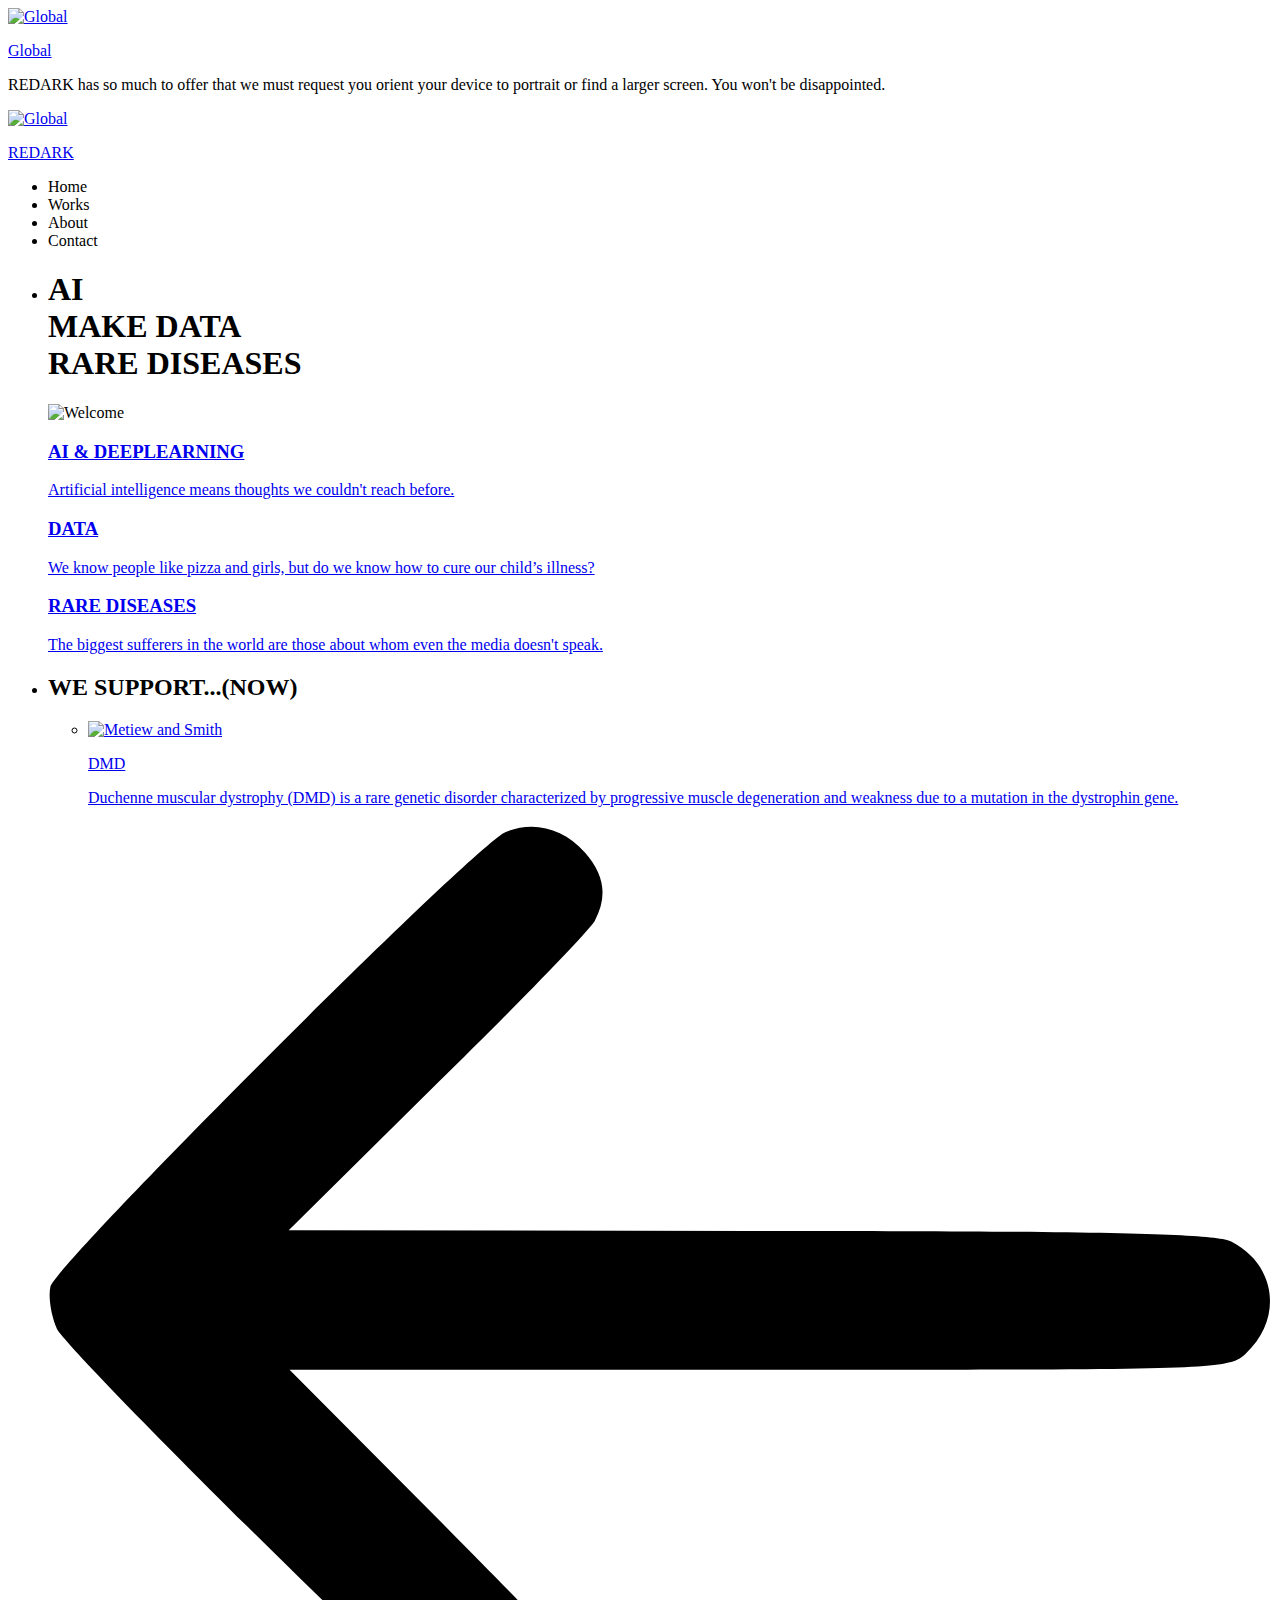
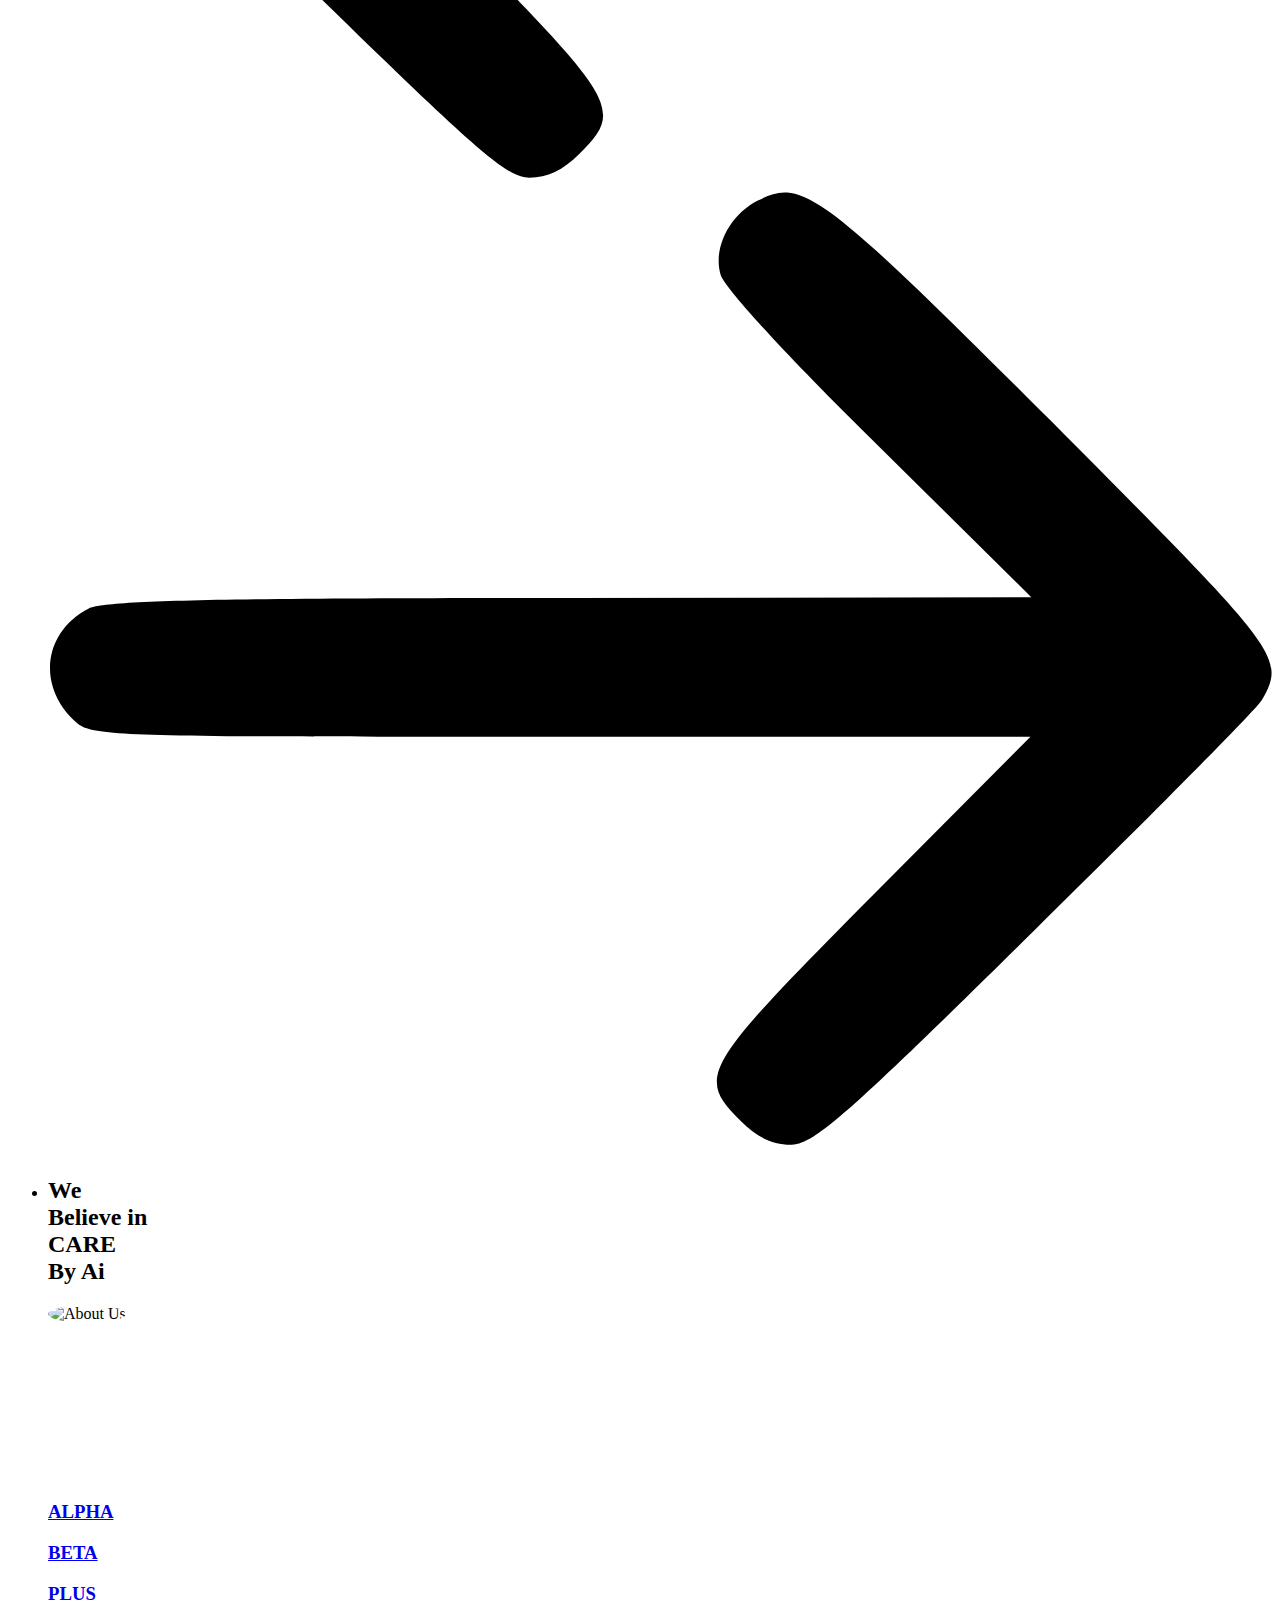
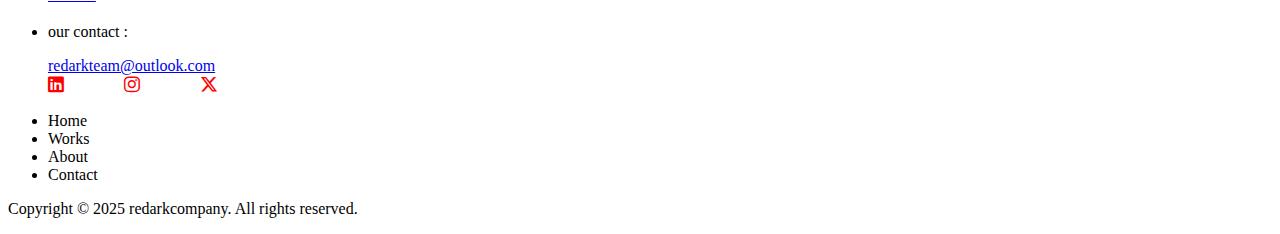
==== index.html @ 433467be "Add files via upload" ====
<!DOCTYPE html>
<html lang="en">
<head>
  <title>REDARK | MAKE DATA FOR RARE DISEASES</title>
  <meta charset="utf-8">
  <meta name="viewport" content="width=device-width, initial-scale=1">
  <meta http-equiv="X-UA-Compatible" content="IE=edge">
  <meta name="description" content="HTML5 website template">
  <meta name="keywords" content="global, template, html, sass, jquery">
  <meta name="author" content="Bucky Maler">
  <link rel="icon" href="assets/img/logo.png" type="image/x-icon">
  <link rel="stylesheet" href="assets/css/main.css">
  <link rel="stylesheet" href="https://cdnjs.cloudflare.com/ajax/libs/font-awesome/6.5.1/css/all.min.css">
</head>
<body>

<div class="device-notification">
  <a class="device-notification--logo" href="#0">
    <img src="assets/img/logo.png" alt="Global">
    <p>Global</p>
  </a>
  <p class="device-notification--message">REDARK has so much to offer that we must request you orient your device to portrait or find a larger screen. You won't be disappointed.</p>
</div>

<div class="perspective effect-rotate-left">
  <div class="container"><div class="outer-nav--return"></div>
    <div id="viewport" class="l-viewport">
      <div class="l-wrapper">
        <header class="header">
          <a class="header--logo" href="#0">
            <img src="assets/img/logo.png" alt="Global">
            <p>REDARK</p>
          </a>
          <div class="header--nav-toggle">
            <span></span>
          </div>
        </header>
        <nav class="l-side-nav">
          <ul class="side-nav">
            <li class="is-active"><span>Home</span></li>
            <li><span>Works</span></li>
            <li><span>About</span></li>
            <li><span>Contact</span></li>
          </ul>
        </nav>
        <ul class="l-main-content main-content">
          <li class="l-section section section--is-active">
            <div class="intro">
              <div class="intro--banner">
                <h1>AI<br>MAKE DATA<br>RARE DISEASES</h1>
                <img src="assets/img/introduction-visual.png" alt="Welcome">
              </div>
              <div class="intro--options">
                <a href="#0">
                  <h3>AI &amp; DEEPLEARNING</h3>
                  <p>Artificial intelligence means thoughts we couldn't reach before.</p>
                </a>
                <a href="#0">
                  <h3>DATA</h3>
                  <p>We know people like pizza and girls, but do we know how to cure our child’s illness?</p>
                </a>
                <a href="#0">
                  <h3>RARE DISEASES</h3>
                  <p>The biggest sufferers in the world are those about whom even the media doesn't speak.</p>
                </a>
              </div>
            </div>
          </li>
          <li class="l-section section">
            <div class="work">
              <h2>WE SUPPORT...(NOW)</h2>
              <div class="work--lockup">
                <ul class="slider">
                  <li class="slider--item slider--item-center">
                    <a href="#0">
                      <div class="slider--item-image">
                        <img src="assets/img/work-metiew-smith.jpg" alt="Metiew and Smith">
                      </div>
                      <p class="slider--item-title">DMD</p>
                      <p class="slider--item-description">Duchenne muscular dystrophy (DMD) is a rare genetic disorder characterized by progressive muscle degeneration and
                        weakness due to a mutation in the dystrophin gene.</p>
                    </a>
                  </li>
                </ul>
                <div class="slider--prev">
                  <svg version="1.1" id="Layer_1" xmlns="http://www.w3.org/2000/svg" xmlns:xlink="http://www.w3.org/1999/xlink" x="0px" y="0px"
                  viewBox="0 0 150 118" style="enable-background:new 0 0 150 118;" xml:space="preserve">
                  <g transform="translate(0.000000,118.000000) scale(0.100000,-0.100000)">
                    <path d="M561,1169C525,1155,10,640,3,612c-3-13,1-36,8-52c8-15,134-145,281-289C527,41,562,10,590,10c22,0,41,9,61,29
                    c55,55,49,64-163,278L296,510h575c564,0,576,0,597,20c46,43,37,109-18,137c-19,10-159,13-590,13l-565,1l182,180
                    c101,99,187,188,193,199c16,30,12,57-12,84C631,1174,595,1183,561,1169z"/>
                  </g>
                  </svg>
                </div>
                <div class="slider--next">
                  <svg version="1.1" id="Layer_1" xmlns="http://www.w3.org/2000/svg" xmlns:xlink="http://www.w3.org/1999/xlink" x="0px" y="0px" viewBox="0 0 150 118" style="enable-background:new 0 0 150 118;" xml:space="preserve">
                  <g transform="translate(0.000000,118.000000) scale(0.100000,-0.100000)">
                    <path d="M870,1167c-34-17-55-57-46-90c3-15,81-100,194-211l187-185l-565-1c-431,0-571-3-590-13c-55-28-64-94-18-137c21-20,33-20,597-20h575l-192-193C800,103,794,94,849,39c20-20,39-29,61-29c28,0,63,30,298,262c147,144,272,271,279,282c30,51,23,60-219,304C947,1180,926,1196,870,1167z"/>
                  </g>
                  </svg>
                </div>
              </div>
            </div>
          </li>
          <li class="l-section section">
            <div class="about">
              <div class="about--banner">
                <h2>We<br>Believe in<br>CARE<br>By  Ai</h2>
                
                <img style="border-radius: 50%; margin-bottom: 160px;" src="assets/img/about-visual.png" alt="About Us">
              </div>
              <div class="about--options">
                <a href="alpha.html">
                  <h3>ALPHA</h3>
                </a>
                <a href="beta.html">
                  <h3>BETA</h3>
                </a>
                <a href="plus.html">
                  <h3>PLUS</h3>
                </a>
              </div>
            </div>
          </li>
          <li class="l-section section">
            <div class="contact">
              <div class="contact--lockup">
                <div class="modal">
                  <div class="modal--information">
                    <!--<p>Pawia 5, 31-154 Kraków, Poland</p>-->
                    <p>our contact :</p>
                    <a href="mailto:redark@gmail.com">redarkteam@outlook.com</a>
                    <div style="display: flex; gap: 60px;">
                      <!-- آیکون لینکدین -->
                      <a href="https://www.linkedin.com/in/red-ark-903a7235a" target="_blank" style="color: red; font-size: 18px; text-decoration: none;">
                        <i class="fab fa-linkedin"></i>
                      </a>
                      <!-- آیکون اینستاگرام -->
                      <a href="https://www.instagram.com/redarkteamsupport?igsh=MXJodHBqNWVieHZ1cg==" target="_blank" style="color: red; font-size: 18px; text-decoration: none;">
                        <i class="fab fa-instagram"></i>
                      </a>
                      <!-- آیکون X (جایگزین توئیتر) -->
                      <a href="https://x.com/redarkteam?t=GaAAnmp97pTweDA-a2DURQ&s=09" target="_blank" style="color: red; font-size: 18px; text-decoration: none;">
                        <i class="fab fa-x-twitter"></i>
                      </a>
                    </div>
                    <!--<a href="tel:+148126287560">+48 12 628 75 60</a>-->
                  </div>
                </div>
              </div>
            </div>
          </li>
          </ul>
      </div>
    </div>
  </div>
  <ul class="outer-nav">
    <li class="is-active">Home</li>
    <li>Works</li>
    <li>About</li>
    <li>Contact</li>
  </ul>
</div>
<p>Copyright © 2025 redarkcompany. All rights reserved.</p>
<script src="https://ajax.googleapis.com/ajax/libs/jquery/2.2.4/jquery.min.js"></script>
<script>window.jQuery || document.write('<script src="assets/js/vendor/jquery-2.2.4.min.js"><\/script>')</script>
<script src="assets/js/functions-min.js"></script>
</body>
</html>
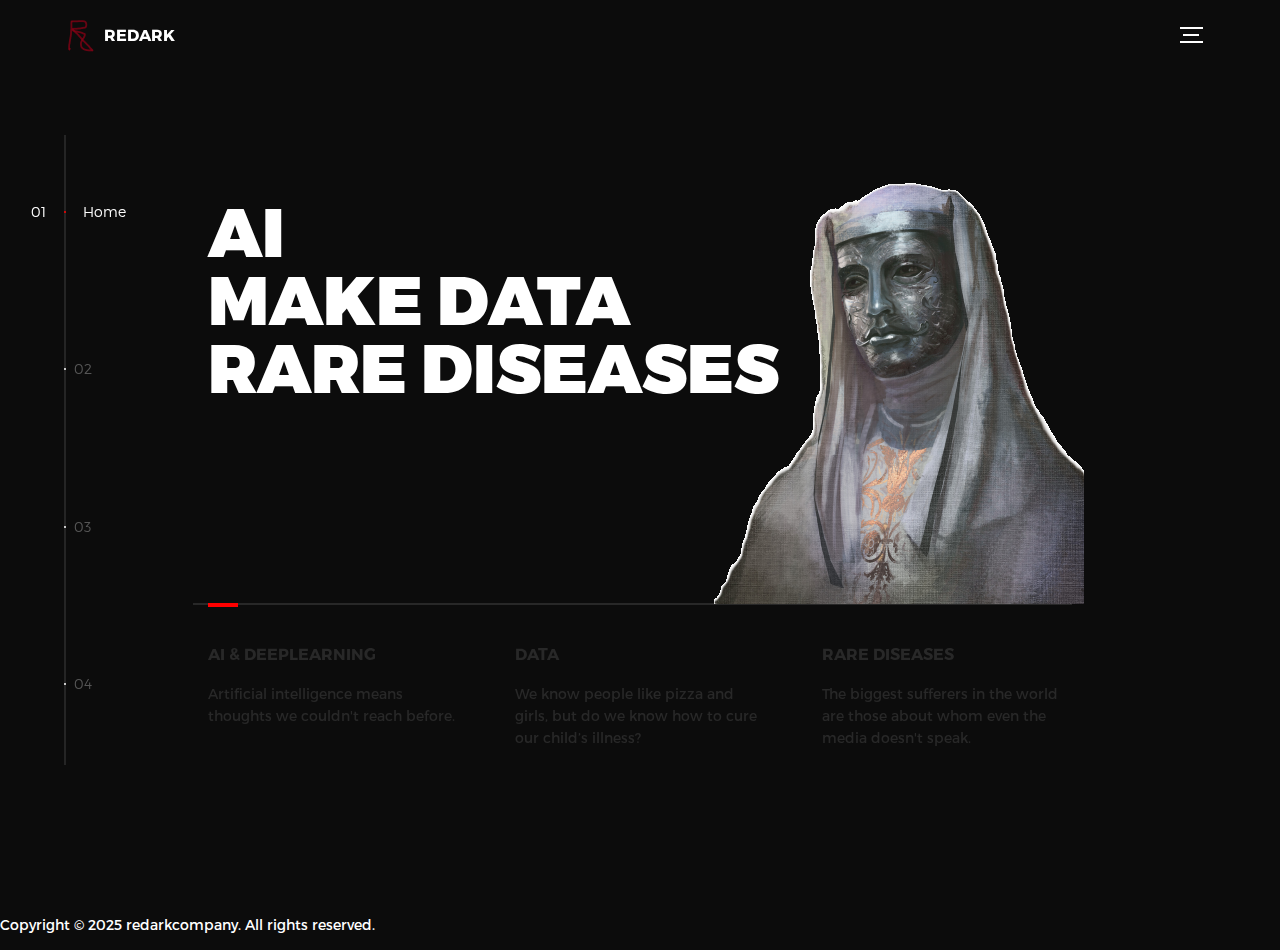
==== commit f6609bc7: "Update index.html" ====
--- a/index.html
+++ b/index.html
@@ -129,10 +129,10 @@
                   <div class="modal--information">
                     <!--<p>Pawia 5, 31-154 Kraków, Poland</p>-->
                     <p>our contact :</p>
-                    <a href="mailto:redark@gmail.com">redarkteam@outlook.com</a>
+                    <a href="mailto:redarkteamdata@gmail.com">redarkteamdata@gmail.com</a>
                     <div style="display: flex; gap: 60px;">
                       <!-- آیکون لینکدین -->
-                      <a href="https://www.linkedin.com/in/red-ark-903a7235a" target="_blank" style="color: red; font-size: 18px; text-decoration: none;">
+                      <a href="https://www.linkedin.com/in/redark-team-25776235b" target="_blank" style="color: red; font-size: 18px; text-decoration: none;">
                         <i class="fab fa-linkedin"></i>
                       </a>
                       <!-- آیکون اینستاگرام -->
@@ -166,4 +166,4 @@
 <script>window.jQuery || document.write('<script src="assets/js/vendor/jquery-2.2.4.min.js"><\/script>')</script>
 <script src="assets/js/functions-min.js"></script>
 </body>
-</html>+</html>
--- a/assets/css/main.css
+++ b/assets/css/main.css
@@ -0,0 +1 @@
+@font-face{font-family:'Montserrat';src:url("fonts/Montserrat-Black.eot");src:local("☺"),url("fonts/Montserrat-Black.woff") format("woff"),url("fonts/Montserrat-Black.ttf") format("truetype"),url("fonts/Montserrat-Black.svg") format("svg");font-weight:900;font-style:normal}@font-face{font-family:'Montserrat';src:url("fonts/Montserrat-Bold.eot");src:local("☺"),url("fonts/Montserrat-Bold.woff") format("woff"),url("fonts/Montserrat-Bold.ttf") format("truetype"),url("fonts/Montserrat-Bold.svg") format("svg");font-weight:700;font-style:normal}@font-face{font-family:'Montserrat';src:url("fonts/Montserrat-Regular.eot");src:local("☺"),url("fonts/Montserrat-Regular.woff") format("woff"),url("fonts/Montserrat-Regular.ttf") format("truetype"),url("fonts/Montserrat-Regular.svg") format("svg");font-weight:400;font-style:normal}@font-face{font-family:'Montserrat';src:url("fonts/Montserrat-Light.eot");src:local("☺"),url("fonts/Montserrat-Light.woff") format("woff"),url("fonts/Montserrat-Light.ttf") format("truetype"),url("fonts/Montserrat-Light.svg") format("svg");font-weight:300;font-style:normal}/*! normalize.css v3.0.2 | MIT License | git.io/normalize */html{font-family:sans-serif;-ms-text-size-adjust:100%;-webkit-text-size-adjust:100%}body{margin:0}article,aside,details,figcaption,figure,footer,header,hgroup,main,menu,nav,section,summary{display:block}audio,canvas,progress,video{display:inline-block;vertical-align:baseline}audio:not([controls]){display:none;height:0}[hidden],template{display:none}a{background-color:transparent}a:active,a:hover{outline:0}abbr[title]{border-bottom:1px dotted}b,strong{font-weight:bold}dfn{font-style:italic}h1{font-size:2em;margin:0.67em 0}mark{background:#ff0;color:#000}small{font-size:80%}sub,sup{font-size:75%;line-height:0;position:relative;vertical-align:baseline}sup{top:-0.5em}sub{bottom:-0.25em}img{border:0}svg:not(:root){overflow:hidden}figure{margin:1em 40px}hr{box-sizing:content-box;height:0}pre{overflow:auto}code,kbd,pre,samp{font-family:monospace, monospace;font-size:1em}button,input,optgroup,select,textarea{color:inherit;font:inherit;margin:0}button{overflow:visible}button,select{text-transform:none}button,html input[type="button"],input[type="reset"],input[type="submit"]{-webkit-appearance:button;cursor:pointer}button[disabled],html input[disabled]{cursor:default}button::-moz-focus-inner,input::-moz-focus-inner{border:0;padding:0}input{line-height:normal}input[type="checkbox"],input[type="radio"]{box-sizing:border-box;padding:0}input[type="number"]::-webkit-inner-spin-button,input[type="number"]::-webkit-outer-spin-button{height:auto}input[type="search"]{-webkit-appearance:textfield;box-sizing:content-box}input[type="search"]::-webkit-search-cancel-button,input[type="search"]::-webkit-search-decoration{-webkit-appearance:none}fieldset{border:1px solid #c0c0c0;margin:0 2px;padding:0.35em 0.625em 0.75em}legend{border:0;padding:0}textarea{overflow:auto}optgroup{font-weight:bold}table{border-collapse:collapse;border-spacing:0}td,th{padding:0}::-moz-selection{background:#FFF498}::selection{background:#FFF498}::-moz-selection{background:#FFF498}img::-moz-selection{background:transparent}img::selection{background:transparent}img::-moz-selection{background:transparent}body{-webkit-tap-highlight-color:#FFF498}body{background-color:#0c0c0c;font-size:14px;line-height:1.6;font-family:"Montserrat",sans-serif;color:#fff;-webkit-font-smoothing:antialiased;-webkit-text-size-adjust:100%}.l-viewport{position:relative;width:100%;height:100vh;box-shadow:0 0 45px 5px rgba(0,0,0,0.85);overflow:hidden}.l-wrapper{position:relative;width:1440px;max-width:90%;height:100%;margin:0 auto}.l-side-nav{position:absolute;left:0;display:-webkit-box;display:-webkit-flex;display:-ms-flexbox;display:flex;height:100%;-webkit-box-align:center;-webkit-align-items:center;-ms-flex-align:center;align-items:center}.l-side-nav::before{content:"";position:absolute;top:50%;left:0;-webkit-transform:translateY(-50%);transform:translateY(-50%);width:2px;height:70%;max-height:750px;background-color:#555;opacity:.35;z-index:10}@media (max-width: 1180px){.l-side-nav{display:none}}.l-main-content{position:relative;width:100%;height:100%;margin:0;padding:0;list-style:none}.l-section{position:absolute;width:100%;height:100%}.device-notification{display:none;position:fixed;top:0;left:0;width:100%;height:100%;-webkit-box-orient:vertical;-webkit-box-direction:normal;-webkit-flex-direction:column;-ms-flex-direction:column;flex-direction:column;-webkit-box-align:center;-webkit-align-items:center;-ms-flex-align:center;-ms-grid-row-align:center;align-items:center;-webkit-box-pack:center;-webkit-justify-content:center;-ms-flex-pack:center;justify-content:center;background-color:#0c0c0c;z-index:12}.device-notification--logo{display:-webkit-box;display:-webkit-flex;display:-ms-flexbox;display:flex;-webkit-box-align:center;-webkit-align-items:center;-ms-flex-align:center;align-items:center;text-decoration:none;color:#fff}.device-notification--logo p{margin:0 0 0 10px;font-size:16px;font-weight:700;text-transform:uppercase}.device-notification--message{width:70%;margin:30px 0 0 0;font-weight:700;text-align:center}@media (max-width: 767px) and (min-width: 601px) and (max-height: 680px){.device-notification{display:-webkit-box;display:-webkit-flex;display:-ms-flexbox;display:flex}}@media (max-width: 600px) and (min-width: 480px) and (max-height: 580px){.device-notification{display:-webkit-box;display:-webkit-flex;display:-ms-flexbox;display:flex}}@media (max-width: 736px) and (min-width: 360px) and (orientation: landscape){.device-notification{display:-webkit-box;display:-webkit-flex;display:-ms-flexbox;display:flex}}@media(max-width: 359px){.device-notification{display:-webkit-box;display:-webkit-flex;display:-ms-flexbox;display:flex}}.section{opacity:0;visibility:hidden;-webkit-transition:opacity .4s ease-in-out,visibility 0s .4s;transition:opacity .4s ease-in-out,visibility 0s .4s}.section--is-active{opacity:1;visibility:visible;z-index:1;-webkit-transition:opacity .4s ease-in-out .4s;transition:opacity .4s ease-in-out .4s}.section--next{-webkit-transform:translateY(-45px);transform:translateY(-45px);-webkit-transition:-webkit-transform .4s ease-in-out;transition:-webkit-transform .4s ease-in-out;transition:transform .4s ease-in-out;transition:transform .4s ease-in-out, -webkit-transform .4s ease-in-out}.section--prev{-webkit-transform:translateY(45px);transform:translateY(45px);-webkit-transition:-webkit-transform .4s ease-in-out;transition:-webkit-transform .4s ease-in-out;transition:transform .4s ease-in-out;transition:transform .4s ease-in-out, -webkit-transform .4s ease-in-out}.header{position:absolute;top:0;left:0;display:-webkit-box;display:-webkit-flex;display:-ms-flexbox;display:flex;width:100%;height:70px;-webkit-box-align:center;-webkit-align-items:center;-ms-flex-align:center;align-items:center;-webkit-box-pack:justify;-webkit-justify-content:space-between;-ms-flex-pack:justify;justify-content:space-between;z-index:10}.header--logo{display:-webkit-box;display:-webkit-flex;display:-ms-flexbox;display:flex;-webkit-box-align:center;-webkit-align-items:center;-ms-flex-align:center;align-items:center;text-decoration:none;color:#fff}.header--logo p{margin:0 0 0 10px;font-size:16px;font-weight:700;text-transform:uppercase}.header--nav-toggle{display:-webkit-box;display:-webkit-flex;display:-ms-flexbox;display:flex;width:50px;height:50px;-webkit-box-orient:vertical;-webkit-box-direction:normal;-webkit-flex-direction:column;-ms-flex-direction:column;flex-direction:column;-webkit-box-align:center;-webkit-align-items:center;-ms-flex-align:center;align-items:center;-webkit-box-pack:center;-webkit-justify-content:center;-ms-flex-pack:center;justify-content:center;cursor:pointer}.header--nav-toggle span,.header--nav-toggle::before,.header--nav-toggle::after{content:"";position:relative;width:16px;height:2px;background-color:#fff}.header--nav-toggle::before{bottom:5px;width:23px}.header--nav-toggle::after{top:5px;width:23px}.header--cta{position:absolute;top:50%;left:50%;-webkit-transform:translate(-50%, -50%);transform:translate(-50%, -50%);padding:0 20px;line-height:30px;text-decoration:none;color:#fff;font-weight:700;text-transform:uppercase;background-color:red;border:none;opacity:0;visibility:hidden;-webkit-transition:opacity .4s ease-in-out,visibility 0s .4s;transition:opacity .4s ease-in-out,visibility 0s .4s}.header--cta:focus{outline:none}.header--cta.is-active{opacity:1;visibility:visible;-webkit-transition:opacity .4s ease-in-out .4s;transition:opacity .4s ease-in-out .4s}@media (max-width: 767px){.header--cta{display:none}}.side-nav{position:relative;display:-webkit-box;display:-webkit-flex;display:-ms-flexbox;display:flex;width:100px;height:70%;max-height:750px;-webkit-box-orient:vertical;-webkit-box-direction:normal;-webkit-flex-direction:column;-ms-flex-direction:column;flex-direction:column;-webkit-justify-content:space-around;-ms-flex-pack:distribute;justify-content:space-around;margin:0;padding:0;list-style-position:inside;z-index:10}.side-nav>li{position:relative;top:-5px;color:#fff;font-size:6px;cursor:pointer}.side-nav>li span{position:relative;top:3px;left:10px;color:#fff;font-size:14px;font-weight:300;opacity:0;visibility:hidden}.side-nav>li::before{position:absolute;top:3px;left:10px;color:#555;font-size:14px;font-weight:300}.side-nav li:nth-child(1)::before{content:"01"}.side-nav li:nth-child(2)::before{content:"02"}.side-nav li:nth-child(3)::before{content:"03"}.side-nav li:nth-child(4)::before{content:"04"}.side-nav li:nth-child(5)::before{content:"05"}.side-nav li.is-active{color:red;-webkit-transition:color .4s ease-in-out;transition:color .4s ease-in-out}.side-nav li.is-active span{opacity:1;visibility:visible;-webkit-transition:opacity .4s ease-in-out;transition:opacity .4s ease-in-out}.side-nav li.is-active::before{left:-33px;color:#fff}.intro{position:relative;display:-webkit-box;display:-webkit-flex;display:-ms-flexbox;display:flex;width:900px;max-width:75%;height:100%;-webkit-box-orient:vertical;-webkit-box-direction:normal;-webkit-flex-direction:column;-ms-flex-direction:column;flex-direction:column;-webkit-box-pack:center;-webkit-justify-content:center;-ms-flex-pack:center;justify-content:center;margin:0 auto}@media (max-width: 1180px){.intro{max-width:100%}}.intro--banner{position:relative;height:475px}.intro--banner::before{content:"";position:absolute;bottom:20px;left:-15px;right:0;height:2px;background-color:#282828}.intro--banner::after{content:"";position:absolute;bottom:18px;left:0;width:30px;height:4px;background-color:red}.intro--banner h1{position:relative;font-size:68px;font-weight:900;line-height:1;z-index:1}.intro--banner button{position:relative;padding:5px 17px 5px 12px;font-weight:700;text-transform:uppercase;background-color:transparent;border:none}.intro--banner button .btn-background{position:absolute;top:0;left:10px;right:10px;height:100%;background-color:red;z-index:-1;-webkit-transition:left .2s ease-in-out;transition:left .2s ease-in-out}.intro--banner button:hover .btn-background{left:0}.intro--banner button:focus{outline:none}.intro--banner button svg{position:relative;left:5px;width:15px;fill:#fff}.intro--banner img{position:absolute;bottom:21px;right:-12px}.intro--options{display:-webkit-box;display:-webkit-flex;display:-ms-flexbox;display:flex;-webkit-box-pack:justify;-webkit-justify-content:space-between;-ms-flex-pack:justify;justify-content:space-between;margin:0;padding:0;list-style:none}.intro--options>a{max-width:250px;text-decoration:none;color:#282828;-webkit-transition:color .2s ease-in-out;transition:color .2s ease-in-out}.intro--options>a:hover{color:#fff}.intro--options h3{font-size:16px;text-transform:uppercase}.intro--options p{margin-bottom:0}@media (max-width: 900px){.intro--banner{height:380px}.intro--banner h1{font-size:55px}.intro--banner img{width:430px}.intro--options>a{margin-right:30px}.intro--options>a:last-child{margin-right:0}}@media (max-width: 767px){.intro--banner{height:305px}.intro--banner h1{font-size:44px}.intro--banner img{width:330px}.intro--options{display:block}.intro--options>a{display:block;max-width:100%;margin:0 0 30px 0}.intro--options>a:last-child{margin-bottom:0}}@media (max-width: 600px){.intro--banner{height:360px}.intro--banner h1{font-size:55px}.intro--banner img{display:none}}@media (max-width: 600px) and (max-height: 750px){.intro--banner{height:auto}.intro--banner::before,.intro--banner::after{display:none}.intro--banner h1{margin-top:0}.intro--options{display:none}}.work{position:relative;display:-webkit-box;display:-webkit-flex;display:-ms-flexbox;display:flex;width:960px;max-width:80%;height:100%;-webkit-box-orient:vertical;-webkit-box-direction:normal;-webkit-flex-direction:column;-ms-flex-direction:column;flex-direction:column;-webkit-box-pack:center;-webkit-justify-content:center;-ms-flex-pack:center;justify-content:center;margin:0 auto}@media (max-width: 1180px){.work{max-width:100%}}.work h2{margin:0 0 20px 0;font-size:30px;text-align:center}.work--lockup{position:relative}.work--lockup .slider{position:relative;display:-webkit-box;display:-webkit-flex;display:-ms-flexbox;display:flex;width:80%;margin:0 auto;padding:0;list-style:none}.work--lockup .slider--item{position:absolute;display:none;text-align:center}.work--lockup .slider--item a{text-decoration:none;color:#858585}.work--lockup .slider--item-title{margin-top:10px;font-size:12px;font-weight:700;text-transform:uppercase}.work--lockup .slider--item-description{display:none;max-width:250px;margin:0 auto}.work--lockup .slider--item-image{width:150px;height:150px;margin:0 auto;border-radius:50%;overflow:hidden}.work--lockup .slider--item-image img{width:100%}.work--lockup .slider--item-left{top:50%;left:0;-webkit-transform:translateY(-50%);transform:translateY(-50%);display:block}.work--lockup .slider--item-right{top:50%;right:0;-webkit-transform:translateY(-50%);transform:translateY(-50%);display:block}.work--lockup .slider--item-center{position:relative;top:30px;left:50%;-webkit-transform:translateX(-50%);transform:translateX(-50%);display:block}.work--lockup .slider--item-center a{color:#fff}.work--lockup .slider--item-center .slider--item-title{margin-top:25px;font-size:16px}.work--lockup .slider--item-center .slider--item-description{display:block}.work--lockup .slider--item-center .slider--item-image{width:300px;height:300px}.work--lockup .slider--next,.work--lockup .slider--prev{position:absolute;top:160px;display:-webkit-box;display:-webkit-flex;display:-ms-flexbox;display:flex;width:50px;height:50px;-webkit-box-align:center;-webkit-align-items:center;-ms-flex-align:center;align-items:center;-webkit-box-pack:center;-webkit-justify-content:center;-ms-flex-pack:center;justify-content:center;background-color:#282828;border-radius:50%;cursor:pointer}.work--lockup .slider--next svg,.work--lockup .slider--prev svg{width:20px;fill:#fff}.work--lockup .slider--next{right:0}.work--lockup .slider--prev{left:0}@media (max-width: 900px){.work--lockup .slider--item-image{width:120px;height:120px}.work--lockup .slider--item-center .slider--item-image{width:240px;height:240px}.work--lockup .slider--next,.work--lockup .slider--prev{top:130px}}@media (max-width: 767px){.work--lockup .slider{width:75%}.work--lockup .slider--item-image{width:90px;height:90px}.work--lockup .slider--item-center .slider--item-image{width:190px;height:190px}.work--lockup .slider--next,.work--lockup .slider--prev{top:105px}}@media (max-width: 600px){.work--lockup .slider{width:auto}.work--lockup .slider--item-left,.work--lockup .slider--item-right{display:none}}.about{position:relative;display:-webkit-box;display:-webkit-flex;display:-ms-flexbox;display:flex;width:900px;max-width:75%;height:100%;-webkit-box-orient:vertical;-webkit-box-direction:normal;-webkit-flex-direction:column;-ms-flex-direction:column;flex-direction:column;-webkit-box-pack:center;-webkit-justify-content:center;-ms-flex-pack:center;justify-content:center;margin:0 auto}@media (max-width: 1180px){.about{max-width:100%}}.about--banner{position:relative;height:475px}.about--banner::before{content:"";position:absolute;top:20px;left:200px;-webkit-transform:rotate(-25deg);transform:rotate(-25deg);border:5px solid red;border-right-color:transparent;border-bottom-color:transparent}.about--banner::after{content:"";position:absolute;top:75px;left:400px;-webkit-transform:rotate(45deg);transform:rotate(45deg);width:10px;height:10px;background-color:red}.about--banner h2{position:relative;margin-top:35px;font-size:68px;font-weight:900;line-height:1;z-index:1}.about--banner h2::before{content:"";position:absolute;top:60px;left:268px;width:30px;height:30px;background-color:red;border-radius:50%}.about--banner h2::after{content:"";position:absolute;top:255px;left:255px;width:10px;height:10px;background-color:red}.about--banner a{padding:5px 17px 5px 0;text-decoration:none;color:#fff;font-weight:700;text-transform:uppercase;background-color:transparent}.about--banner a:hover svg{left:10px}.about--banner a svg{position:relative;left:5px;width:15px;fill:#fff;-webkit-transition:left .2s ease-in-out;transition:left .2s ease-in-out}.about--banner img{position:absolute;bottom:-90px;right:-12px}.about--options{display:-webkit-box;display:-webkit-flex;display:-ms-flexbox;display:flex;max-width:600px;-webkit-box-pack:justify;-webkit-justify-content:space-between;-ms-flex-pack:justify;justify-content:space-between;margin:0;padding:0;list-style:none}.about--options>a{position:relative;width:150px;height:75px;text-decoration:none;color:#fff;border:10px solid red;background-position:center;background-size:cover;background-repeat:no-repeat}.about--options>a:nth-child(1){background-image:url("../img/about-winners.jpg")}.about--options>a:nth-child(2){background-image:url("../img/about-philosophy.jpg")}.about--options>a:nth-child(3){background-image:url("../img/about-history.jpg")}.about--options>a:hover h3{bottom:-50px}.about--options h3{position:absolute;bottom:-38px;left:10px;font-size:16px;text-transform:uppercase;-webkit-transition:bottom .2s ease-in-out,left .2s ease-in-out;transition:bottom .2s ease-in-out,left .2s ease-in-out}@media (max-width: 767px){.about--banner{height:305px}.about--banner::before{top:0;left:125px}.about--banner::after{top:35px;left:260px}.about--banner h2{margin-top:10px;font-size:44px}.about--banner h2::before{top:28px;left:168px}.about--banner h2::after{top:163px;left:163px}.about--banner img{width:315px}}@media (max-width: 600px){.about--banner{height:auto}.about--banner::before{left:155px}.about--banner::after{left:310px}.about--banner h2{margin-top:0;font-size:55px}.about--banner h2::before{top:43px;left:214px}.about--banner h2::after{top:205px;left:205px}.about--banner img{display:none}.about--options{display:none}}.contact{position:fixed;top:0;left:0;width:100%;height:100%;background-image:url("../img/contact-visual.png");background-position:center;background-size:cover;background-repeat:no-repeat}.contact--lockup{position:relative;display:-webkit-box;display:-webkit-flex;display:-ms-flexbox;display:flex;width:900px;max-width:75%;height:100%;-webkit-box-align:center;-webkit-align-items:center;-ms-flex-align:center;align-items:center;-webkit-box-pack:end;-webkit-justify-content:flex-end;-ms-flex-pack:end;justify-content:flex-end;margin:0 auto}@media (max-width: 1180px){.contact--lockup{max-width:90%}}@media (max-width: 767px){.contact--lockup{-webkit-box-pack:center;-webkit-justify-content:center;-ms-flex-pack:center;justify-content:center}}.contact--lockup .modal{padding:45px 45px;text-align:center;background-color:#0c0c0c;box-shadow:0 0 30px 0 rgba(0,0,0,0.75)}.contact--lockup .modal--information p,.contact--lockup .modal--information a{display:block;margin:14px 0;text-decoration:none;color:#fff;font-weight:700}.contact--lockup .modal--information p{margin-top:0}.contact--lockup .modal--options{margin:0;padding:0;list-style:none}.contact--lockup .modal--options>li{width:130px;margin:0 auto 25px auto}.contact--lockup .modal--options li:nth-child(1){background-color:red}.contact--lockup .modal--options li:nth-child(2){background-color:#ea4c89}.contact--lockup .modal--options li:nth-child(3){margin-bottom:0;background-color:red;text-transform:uppercase}.contact--lockup .modal--options a{display:block;width:100%;padding:8px 0;text-decoration:none;color:#fff;font-weight:700}.hire{position:relative;display:-webkit-box;display:-webkit-flex;display:-ms-flexbox;display:flex;width:700px;max-width:75%;height:100%;-webkit-box-orient:vertical;-webkit-box-direction:normal;-webkit-flex-direction:column;-ms-flex-direction:column;flex-direction:column;-webkit-box-pack:center;-webkit-justify-content:center;-ms-flex-pack:center;justify-content:center;margin:0 auto}@media (max-width: 1180px){.hire{max-width:100%}}.hire h2{margin:0 0 20px 0;font-size:30px;text-align:center}.work-request{display:-webkit-box;display:-webkit-flex;display:-ms-flexbox;display:flex;width:100%;-webkit-box-orient:vertical;-webkit-box-direction:normal;-webkit-flex-direction:column;-ms-flex-direction:column;flex-direction:column;-webkit-box-align:center;-webkit-align-items:center;-ms-flex-align:center;align-items:center;color:#fff}.work-request input[type="submit"]{width:400px;max-width:100%;line-height:50px;font-size:16px;font-weight:700;text-transform:uppercase;background-color:red;border:none;border-radius:0}.work-request input[type="submit"]:focus{outline:none}.work-request--options{display:-webkit-box;display:-webkit-flex;display:-ms-flexbox;display:flex;width:100%;-webkit-box-orient:vertical;-webkit-box-direction:normal;-webkit-flex-direction:column;-ms-flex-direction:column;flex-direction:column;-webkit-box-align:center;-webkit-align-items:center;-ms-flex-align:center;align-items:center;margin:30px 0}.work-request--options .options-a{display:-webkit-box;display:-webkit-flex;display:-ms-flexbox;display:flex;width:100%;-webkit-box-pack:justify;-webkit-justify-content:space-between;-ms-flex-pack:justify;justify-content:space-between}.work-request--options .options-b{display:-webkit-box;display:-webkit-flex;display:-ms-flexbox;display:flex;width:72%;-webkit-flex-wrap:wrap;-ms-flex-wrap:wrap;flex-wrap:wrap;-webkit-justify-content:space-around;-ms-flex-pack:distribute;justify-content:space-around}.work-request--options label{display:block;width:200px;margin-bottom:30px;line-height:50px;font-size:16px;font-weight:700;text-align:center;border:2px solid #fff;cursor:pointer;-webkit-transition:background-color .2s ease-in-out,border-color .2s ease-in-out;transition:background-color .2s ease-in-out,border-color .2s ease-in-out}.work-request--options label svg{position:relative;left:-5px;width:0;fill:#fff;-webkit-transition:width .2s ease-in-out;transition:width .2s ease-in-out}.work-request--options input[type="checkbox"]{display:none}.work-request--options input[type="checkbox"]:checked+label{background-color:red;border-color:red}.work-request--options input[type="checkbox"]:checked+label svg{width:15px}.work-request--information{display:-webkit-box;display:-webkit-flex;display:-ms-flexbox;display:flex;width:100%;-webkit-box-pack:justify;-webkit-justify-content:space-between;-ms-flex-pack:justify;justify-content:space-between;margin-bottom:60px}.work-request--information .information-name,.work-request--information .information-email{position:relative;width:45%;height:50px;font-size:30px;font-weight:300}.work-request--information input[type="text"],.work-request--information input[type="email"]{width:100%;padding:0 0 5px 0;background-color:transparent;border:none;border-bottom:1px solid #fff;border-radius:0}.work-request--information input[type="text"]:focus,.work-request--information input[type="email"]:focus{outline:none;background-color:#0c0c0c}.work-request--information label{position:absolute;top:0;left:0;pointer-events:none;-webkit-transition:top .2s ease-in-out,font-size .2s ease-in-out;transition:top .2s ease-in-out,font-size .2s ease-in-out}.work-request--information input:focus+label,.work-request--information input.has-value+label{top:-15px;font-size:14px}@media (max-width: 767px){.work-request--options{-webkit-box-orient:horizontal;-webkit-box-direction:normal;-webkit-flex-direction:row;-ms-flex-direction:row;flex-direction:row;-webkit-justify-content:space-around;-ms-flex-pack:distribute;justify-content:space-around}.work-request--options .options-a,.work-request--options .options-b{display:block;width:auto}}@media (max-width: 600px){.work-request--options{margin:20px 0}}@media (max-width: 600px) and (max-width: 415px){.work-request--options{-webkit-box-pack:justify;-webkit-justify-content:space-between;-ms-flex-pack:justify;justify-content:space-between}}@media (max-width: 600px){.work-request--options label{width:150px;margin-bottom:15px;font-size:14px}.work-request--options input[type="checkbox"]:checked+label svg{width:12px}.work-request--information{margin-bottom:30px}.work-request--information .information-name,.work-request--information .information-email{height:40px;font-size:24px}}.perspective{position:relative;width:100%;height:100%;overflow:hidden}.perspective--modalview{position:fixed;-webkit-perspective:1500px;perspective:1500px}.container{position:relative;-webkit-transform:translateZ(0) translateX(0) rotateY(0deg);transform:translateZ(0) translateX(0) rotateY(0deg);min-height:100%;outline:30px solid red;-webkit-transition:-webkit-transform .4s;transition:-webkit-transform .4s;transition:transform .4s;transition:transform .4s, -webkit-transform .4s}.modalview .container{position:absolute;width:100%;height:100%;overflow:hidden;-webkit-backface-visibility:hidden;backface-visibility:hidden}.effect-rotate-left .container{-webkit-transform-origin:0% 50%;transform-origin:0% 50%;-webkit-transition:-webkit-transform .4s;transition:-webkit-transform .4s;transition:transform .4s;transition:transform .4s, -webkit-transform .4s}.effect-rotate-left--animate .container{-webkit-transform:translateZ(-1800px) translateX(-50%) rotateY(45deg);transform:translateZ(-1800px) translateX(-50%) rotateY(45deg);outline:30px solid red}.outer-nav{position:absolute;top:50%;left:55%;-webkit-transform:translateY(-50%);transform:translateY(-50%);-webkit-transform-style:preserve-3d;transform-style:preserve-3d;margin:0;padding:0;list-style:none;text-align:center;visibility:hidden;-webkit-transition:visibility 0s .2s;transition:visibility 0s .2s}.outer-nav.is-vis{visibility:visible}.outer-nav--return{position:absolute;top:0;left:0;width:100%;height:100%;display:none;cursor:pointer;z-index:11}.outer-nav--return.is-vis{display:block}.outer-nav>li{-webkit-transform-style:preserve-3d;transform-style:preserve-3d;-webkit-transform:translateX(350px) translateZ(-1000px);transform:translateX(350px) translateZ(-1000px);font-size:55px;font-weight:900;opacity:0;cursor:pointer;-webkit-transition:opacity .2s,-webkit-transform .2s;transition:opacity .2s,-webkit-transform .2s;transition:transform .2s,opacity .2s;transition:transform .2s,opacity .2s,-webkit-transform .2s}.outer-nav>li.is-vis{-webkit-transform:translateX(0) translateZ(0);transform:translateX(0) translateZ(0);opacity:1;-webkit-transition:opacity .4s,-webkit-transform .4s;transition:opacity .4s,-webkit-transform .4s;transition:transform .4s,opacity .4s;transition:transform .4s,opacity .4s,-webkit-transform .4s}.outer-nav>li::before{content:"";position:absolute;top:50%;left:50%;-webkit-transform:translate(-50%, -25%);transform:translate(-50%, -25%);width:110%;height:15px;opacity:0;background-color:red}.outer-nav>li.is-active::before{opacity:1}@media (max-width: 767px){.outer-nav>li{font-size:44px}}@media (max-width: 600px){.outer-nav>li{font-size:34px}}.outer-nav li.is-vis:nth-child(2){-webkit-transition-delay:.04s;transition-delay:.04s}.outer-nav li.is-vis:nth-child(3){-webkit-transition-delay:.08s;transition-delay:.08s}.outer-nav li.is-vis:nth-child(4){-webkit-transition-delay:.12s;transition-delay:.12s}.outer-nav li.is-vis:nth-child(5){-webkit-transition-delay:.16s;transition-delay:.16s}
